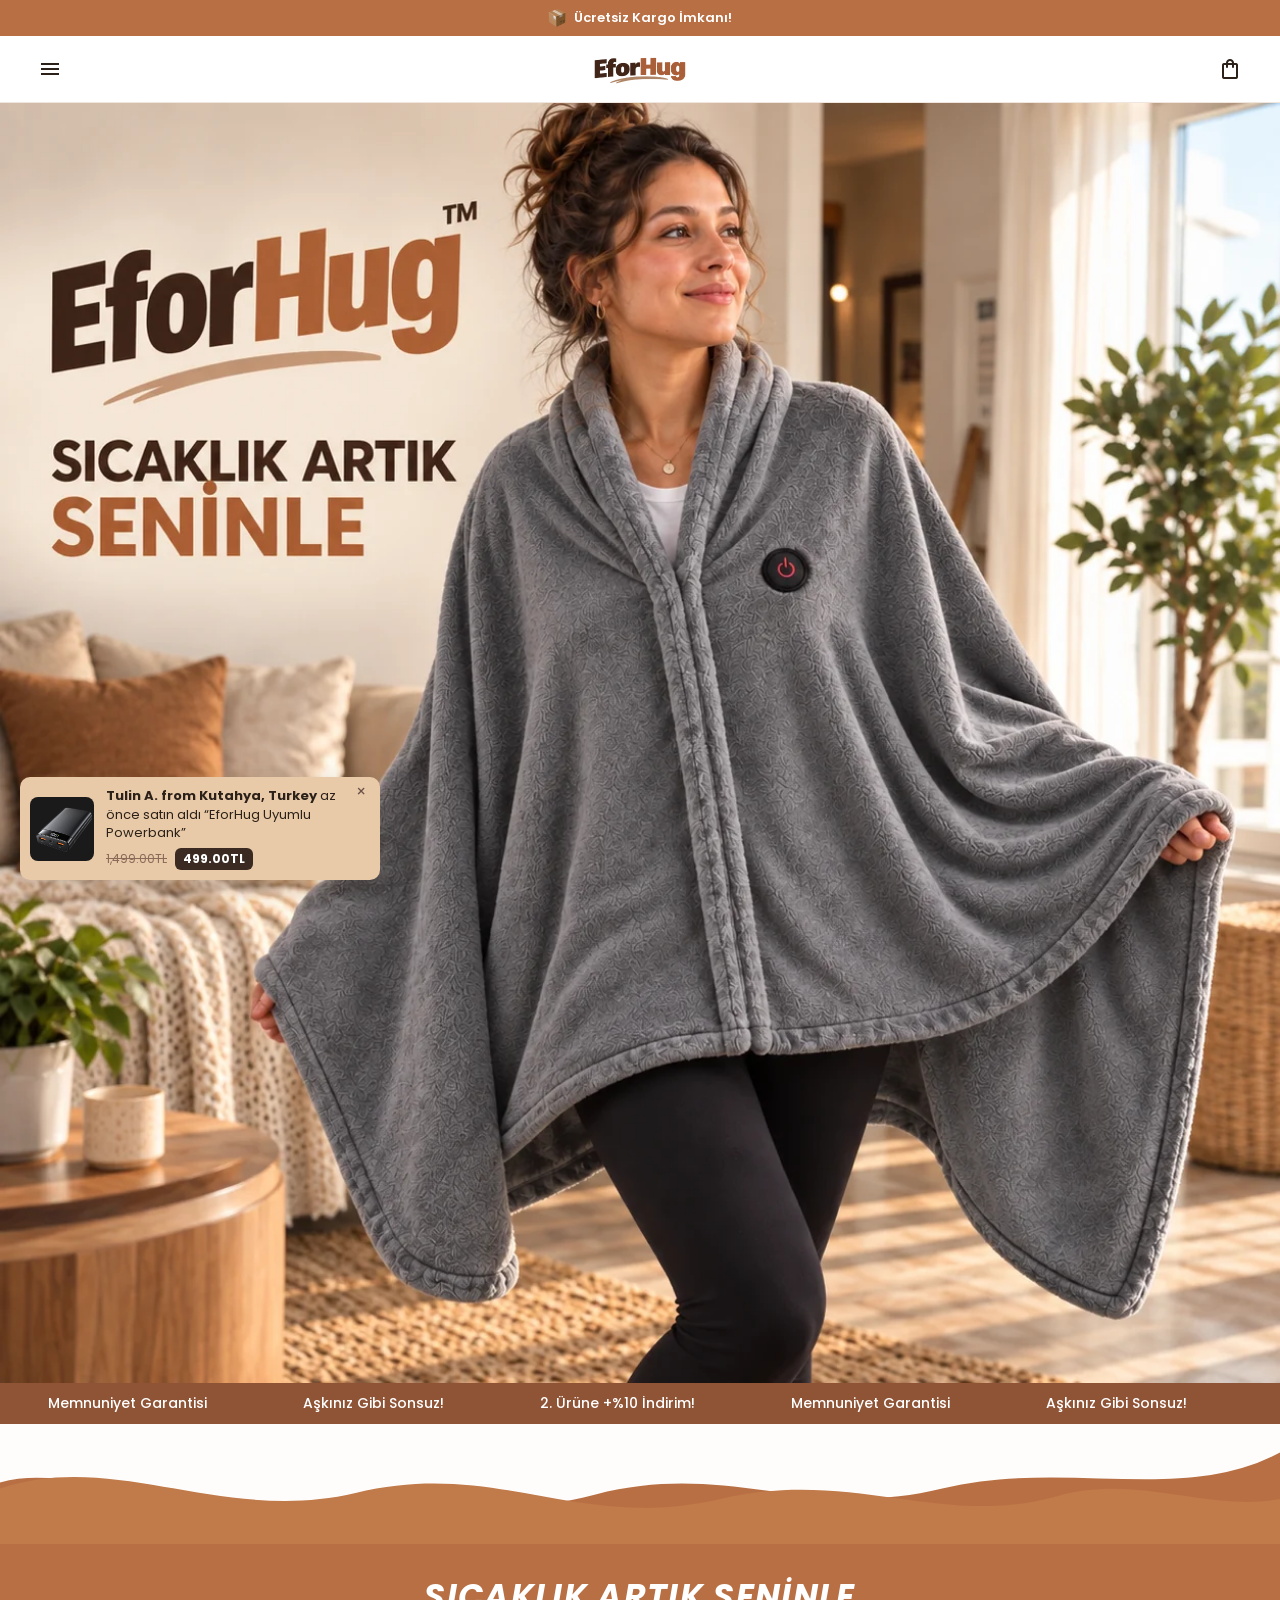
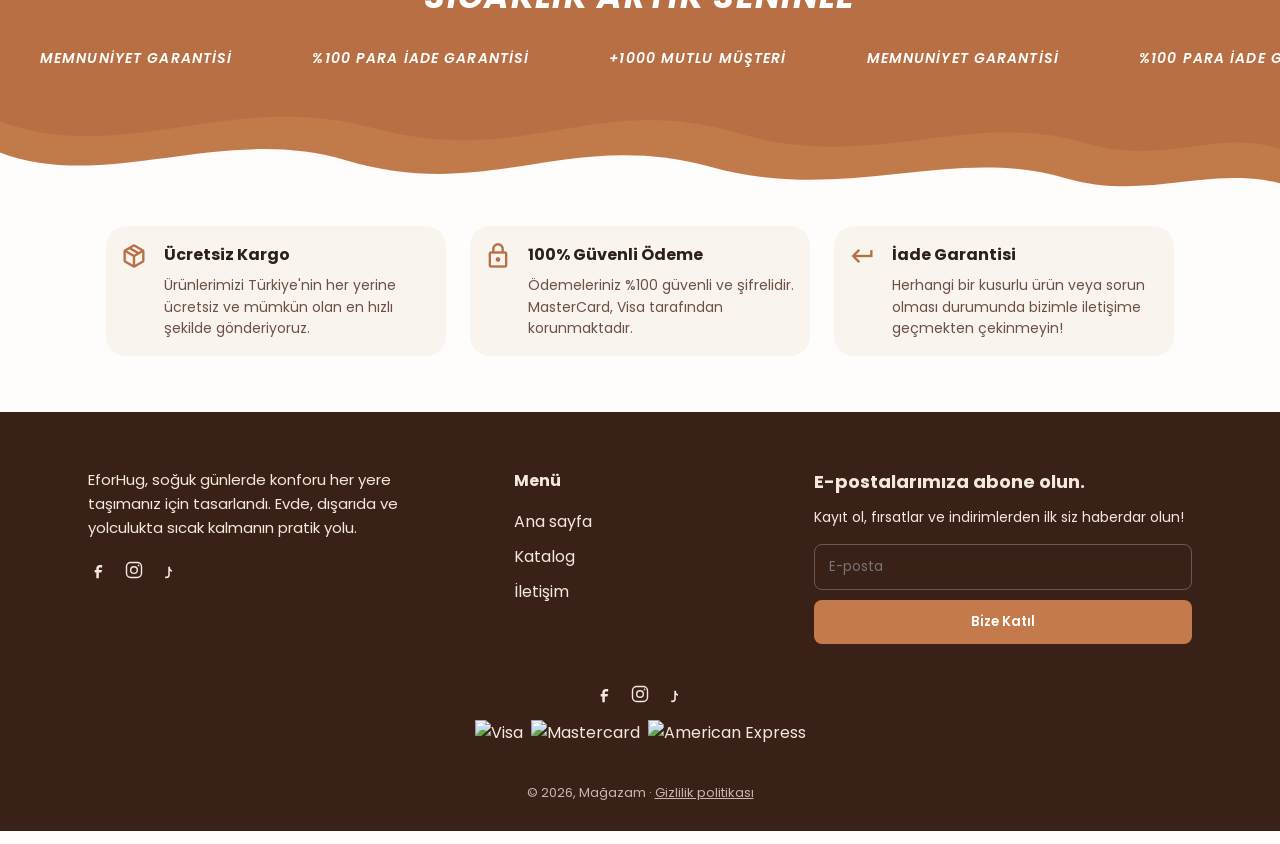
==== index.html @ 22d867d1 "Add files via upload" ====
<!DOCTYPE html>
<html lang="tr">
<head>
<meta charset="utf-8">
<meta name="viewport" content="width=device-width, initial-scale=1">
<title>EforHug</title>
<link rel="stylesheet" href="/styles.css">
<script src="/cart.js" defer></script>
</head>
<body>
<div data-eh-header></div>
<main>
  <a class="eh-home-hero" href="/products/cozywarm-tasinabilir-isitmali-battaniye">
    <img src="/hero.webp" alt="SICAKLIK ARTIK SENİNLE">
  </a>
  <div class="eh-marquee" style="background:#8f5436;color:#fff;padding:10px 0;font-size:14px;font-weight:500">
    <div class="eh-marquee-track" id="home-ticker">
      <span style="padding:0 48px;flex-shrink:0">Memnuniyet Garantisi</span>
      <span style="padding:0 48px;flex-shrink:0">Aşkınız Gibi Sonsuz!</span>
      <span style="padding:0 48px;flex-shrink:0">2. Ürüne +%10 İndirim!</span>
    </div>
  </div>
  <section class="eh-headline">
    <svg viewBox="0 0 1440 160" preserveAspectRatio="none" aria-hidden class="eh-waves">
      <path fill="#fffdfc" d="M0 0h1440v38c-110 70-240 8-380 48-150 44-240-38-390 8-140 44-210-20-350 18C200 136 90 48 0 78V0Z"/>
      <path fill="#c17a4a" d="M0 86c130-52 250 48 400 6 160-46 250 52 410 8 150-42 250 40 380-4 90-30 170 22 250 4v70H0Z"/>
    </svg>
    <h2 style="margin:0;padding:28px 20px 18px;text-align:center;color:#fff;font-style:italic;font-weight:700;letter-spacing:0.04em;font-size:clamp(22px,2.6vw,34px);text-transform:uppercase">SICAKLIK ARTIK SENİNLE</h2>
    <div class="eh-marquee" style="color:#fff;padding:8px 0 20px;font-size:14px;font-weight:600;font-style:italic;letter-spacing:0.08em">
      <div class="eh-marquee-track eh-marquee-slow" id="trust-ticker">
        <span style="padding:0 40px;flex-shrink:0">MEMNUNİYET GARANTİSİ</span>
        <span style="padding:0 40px;flex-shrink:0">%100 PARA İADE GARANTİSİ</span>
        <span style="padding:0 40px;flex-shrink:0">+1000 MUTLU MÜŞTERİ</span>
      </div>
    </div>
    <svg viewBox="0 0 1440 160" preserveAspectRatio="none" aria-hidden class="eh-waves eh-waves-bottom">
      <path fill="#c17a4a" d="M0 40c140 56 260-40 420 8 170 50 250-46 410 6 150 50 260-30 390 12 90 30 150-18 220 8v96H0Z"/>
      <path fill="#fffdfc" d="M0 78c120 50 250-36 390 10 160 52 250-40 410 8 150 46 270-28 400 14 90 28 160-16 240 6V160H0Z"/>
    </svg>
  </section>
  <section style="background:#fffdfc;padding:4px 16px 28px">
    <div class="eh-trust eh-features-desktop">
      <article>
        <span class="material-symbols-outlined">package_2</span>
        <div>
          <h3>Ücretsiz Kargo</h3>
          <p>Ürünlerimizi Türkiye'nin her yerine ücretsiz ve mümkün olan en hızlı şekilde gönderiyoruz.</p>
        </div>
      </article>
      <article>
        <span class="material-symbols-outlined">lock</span>
        <div>
          <h3>100% Güvenli Ödeme</h3>
          <p>Ödemeleriniz %100 güvenli ve şifrelidir. MasterCard, Visa tarafından korunmaktadır.</p>
        </div>
      </article>
      <article>
        <span class="material-symbols-outlined">keyboard_return</span>
        <div>
          <h3>İade Garantisi</h3>
          <p>Herhangi bir kusurlu ürün veya sorun olması durumunda bizimle iletişime geçmekten çekinmeyin!</p>
        </div>
      </article>
    </div>
    <div class="eh-features-mobile" style="max-width:520px;margin:0 auto">
      <article class="eh-trust-card" id="feat-card" style="display:flex;gap:16px;align-items:flex-start;background:#faf4ee;border-radius:20px;padding:16px 16px 16px 14px">
        <span class="material-symbols-outlined" style="color:#b86f43;font-size:28px">package_2</span>
        <div>
          <h3 style="margin:0 0 8px;font-size:16px">Ücretsiz Kargo</h3>
          <p style="margin:0;color:#6b5147;font-size:14px;line-height:1.55">Ürünlerimizi Türkiye'nin her yerine ücretsiz ve mümkün olan en hızlı şekilde gönderiyoruz.</p>
        </div>
      </article>
      <div class="eh-dots" id="feat-dots"></div>
    </div>
  </section>
  <div class="eh-toast" id="home-toast">
    <a href="/products/powerbank">
      <img src="/powerbank.webp" alt="EforHug Uyumlu Powerbank">
      <div>
        <p><strong>Tulin A. from Kutahya, Turkey</strong> az önce satın aldı “EforHug Uyumlu Powerbank”</p>
        <div style="display:flex;gap:8px;align-items:center;margin-top:6px">
          <span style="text-decoration:line-through;color:#8a6a58;font-size:12px">1,499.00TL</span>
          <span style="background:#3a2a22;color:#fff;font-size:12px;font-weight:700;padding:2px 8px;border-radius:6px">499.00TL</span>
        </div>
      </div>
    </a>
    <button type="button" class="eh-toast-x" aria-label="Kapat" id="toast-x">×</button>
  </div>
</main>
<div data-eh-footer></div>
<script>
document.addEventListener('DOMContentLoaded', function () {
  function loop(id) {
    var t = document.getElementById(id)
    if (!t) return
    t.innerHTML += t.innerHTML + t.innerHTML + t.innerHTML
  }
  loop('home-ticker')
  loop('trust-ticker')
  document.getElementById('toast-x').onclick = function () {
    document.getElementById('home-toast').style.display = 'none'
  }
  var feats = [
    { icon: 'package_2', title: 'Ücretsiz Kargo', body: "Ürünlerimizi Türkiye'nin her yerine ücretsiz ve mümkün olan en hızlı şekilde gönderiyoruz." },
    { icon: 'lock', title: '100% Güvenli Ödeme', body: 'Ödemeleriniz %100 güvenli ve şifrelidir. MasterCard, Visa tarafından korunmaktadır.' },
    { icon: 'keyboard_return', title: 'İade Garantisi', body: 'Herhangi bir kusurlu ürün veya sorun olması durumunda bizimle iletişime geçmekten çekinmeyin!' },
  ]
  var i = 0
  var card = document.getElementById('feat-card')
  var dots = document.getElementById('feat-dots')
  function drawFeat() {
    var f = feats[i]
    card.innerHTML = '<span class="material-symbols-outlined" style="color:#b86f43;font-size:28px">' + f.icon + '</span><div><h3 style="margin:0 0 8px;font-size:16px">' + f.title + '</h3><p style="margin:0;color:#6b5147;font-size:14px;line-height:1.55">' + f.body + '</p></div>'
    dots.innerHTML = feats.map(function (_, n) {
      return '<button type="button" class="' + (n === i ? 'is-on' : '') + '" data-feat="' + n + '"></button>'
    }).join('')
  }
  drawFeat()
  dots.addEventListener('click', function (e) {
    var b = e.target.closest('[data-feat]')
    if (!b) return
    i = Number(b.getAttribute('data-feat'))
    drawFeat()
  })
  window.setInterval(function () { i = (i + 1) % feats.length; drawFeat() }, 2000)
})
</script>
</body>
</html>
---- styles.css ----
@import url("https://fonts.googleapis.com/css2?family=Poppins:wght@400;500;600;700;800&display=swap");
@import url("https://fonts.googleapis.com/css2?family=Material+Symbols+Outlined:opsz,wght,FILL,GRAD@24,400,0,0&display=swap");

* { box-sizing: border-box; }
html, body { min-height: 100%; }
body {
  margin: 0;
  font-family: Poppins, Arial, sans-serif;
  background: #fffdfc;
  color: #2b2118;
  color-scheme: light;
  overflow-x: hidden;
}
a { color: inherit; }
button, input, textarea, select { font-family: inherit; }
.material-symbols-outlined {
  font-family: "Material Symbols Outlined";
  font-weight: 400;
  font-style: normal;
  line-height: 1;
  display: inline-block;
  white-space: nowrap;
  -webkit-font-smoothing: antialiased;
  font-variation-settings: "FILL" 0, "wght" 400, "GRAD" 0, "opsz" 24;
}

.eh-ann { background: #b86f43; color: #fff; overflow: hidden; height: 36px; }
.eh-ann-rot { height: 36px; }
.eh-ann-item {
  height: 36px;
  display: none;
  align-items: center;
  justify-content: center;
  gap: 8px;
  padding: 0 16px;
  font-size: 13px;
  font-weight: 600;
  white-space: nowrap;
}
.eh-ann-item.is-on { display: flex; }
.eh-ann-item img { width: 18px; height: 18px; }

.eh-bar { display: grid; grid-template-columns: 44px 1fr 44px; align-items: center; padding: 10px 12px; background: #fff; border-bottom: 1px solid #f0e6dd; }
@media (min-width: 750px) { .eh-bar { padding: 12px 28px; } }
.eh-logo { height: 36px; width: auto; }
@media (min-width: 750px) { .eh-logo { height: 42px; } }
.eh-logo-wrap { display: flex; justify-content: center; }
.eh-icon-btn { display: grid; place-items: center; background: none; border: 0; padding: 6px; cursor: pointer; color: #2b2118; position: relative; width: auto; height: auto; border-radius: 0; }
.eh-cart-count { position: absolute; top: 0; right: 0; background: #b86f43; color: #fff; border-radius: 999px; font-size: 10px; min-width: 16px; height: 16px; display: none; place-items: center; font-weight: 700; }
.eh-cart-count.is-on { display: grid; }
.eh-menu { position: fixed; inset: 0; z-index: 70; background: rgba(43,33,24,0.45); display: none; }
.eh-menu.is-on { display: block; }
.eh-menu-panel { width: min(320px, 86vw); height: 100%; background: #fffdfc; padding: 22px 18px; display: flex; flex-direction: column; gap: 8px; }
.eh-menu-panel a { text-decoration: none; color: #2b2118; font-size: 18px; padding: 12px 8px; border-bottom: 1px solid #f0e6dd; }

.eh-ticker { background: #8f5436; color: #fff; overflow: hidden; }
.eh-ticker-track { display: inline-flex; animation: eh-ann 26s linear infinite; }
.eh-ticker-track span { padding: 10px 36px; font-size: 13px; font-weight: 600; white-space: nowrap; }

.eh-home-hero img { width: 100%; height: auto; display: block; }
.eh-marquee { overflow: hidden; white-space: nowrap; }
.eh-marquee-track { display: inline-flex; animation: eh-marquee 32s linear infinite; will-change: transform; }
.eh-marquee-slow { animation-duration: 40s; }
@keyframes eh-marquee { from { transform: translateX(0); } to { transform: translateX(-50%); } }
.eh-headline { background: #b86f43; overflow: hidden; }
.eh-waves { display: block; width: 100%; height: 120px; }
.eh-waves-bottom { height: 130px; margin-bottom: -1px; }
.eh-trust { display: grid; grid-template-columns: repeat(3, 1fr); gap: 24px; max-width: 1100px; margin: 0 auto; padding: 4px 16px 28px; }
.eh-trust article { display: flex; gap: 16px; align-items: flex-start; background: #faf4ee; border-radius: 20px; padding: 16px 16px 16px 14px; }
.eh-trust .material-symbols-outlined { color: #b86f43; font-size: 28px; }
.eh-trust h3 { margin: 0 0 8px; font-size: 16px; font-weight: 700; color: #2b2118; }
.eh-trust p { margin: 0; color: #6b5147; font-size: 14px; line-height: 1.55; }
.eh-features-mobile { display: none; }
.eh-toast { position: fixed; left: 20px; bottom: 20px; z-index: 50; width: min(360px, calc(100vw - 40px)); background: #e8c9a8; border-radius: 10px; box-shadow: 0 8px 24px rgba(43, 33, 24, 0.18); overflow: hidden; }
.eh-toast a { display: flex; gap: 12px; align-items: center; text-decoration: none; color: #2b2118; padding: 10px 36px 10px 10px; }
.eh-toast img { width: 64px; height: 64px; object-fit: contain; border-radius: 8px; background: #1a1a1a; flex-shrink: 0; }
.eh-toast p { margin: 0; font-size: 13px; line-height: 1.4; }
.eh-toast-x { position: absolute; top: 6px; right: 8px; background: none; border: 0; cursor: pointer; color: #6b5147; font-size: 16px; line-height: 1; }
@media (max-width: 767px) {
  .eh-features-desktop { display: none !important; }
  .eh-features-mobile { display: block; }
  .eh-toast { display: none; }
  .eh-marquee { font-size: 12px; }
  .eh-waves { height: 48px !important; }
  .eh-waves-bottom { height: 52px !important; }
}
@media (prefers-reduced-motion: reduce) { .eh-marquee-track { animation: none; } }
@media (max-width: 749px) { .eh-trust { grid-template-columns: 1fr; } }

.eh-foot { display: grid; grid-template-columns: 1.2fr 0.8fr 1.2fr; gap: 48px; padding: 56px 48px 40px; max-width: 1200px; margin: 0 auto; }
@media (max-width: 749px) { .eh-foot { grid-template-columns: 1fr; gap: 32px; padding: 40px 20px 28px; } }
footer.eh-footer { margin-top: auto; background: #3a2118; color: #f4e8dc; }
.eh-foot a { text-decoration: none; }
.eh-foot nav { display: flex; flex-direction: column; gap: 10px; }
.eh-social { display: flex; gap: 16px; margin-top: 20px; }
.eh-social a { color: inherit; display: inline-flex; }
.eh-social-center { justify-content: center; margin: 0 0 16px; }
.eh-sub { display: flex; flex-direction: column; gap: 10px; }
.eh-sub input { padding: 12px 14px; border-radius: 8px; border: 1px solid rgba(255,255,255,0.25); background: transparent; color: #fff; }
.eh-sub button { background: #c47a4a; color: #fff; border: 0; border-radius: 8px; padding: 12px 16px; font-weight: 600; cursor: pointer; }
.eh-copy { text-align: center; padding: 8px 16px 28px; color: rgba(244,232,220,0.75); font-size: 13px; }
.eh-copy a { color: inherit; }
.eh-pay-row { display: flex; justify-content: center; gap: 8px; padding-bottom: 12px; }
.eh-pay-row img { height: 30px; }

.eh-drawer-mask { position: fixed; inset: 0; background: rgba(43,33,24,0.4); z-index: 80; display: none; }
.eh-drawer-mask.is-on { display: block; }
.eh-drawer { position: fixed; top: 0; right: 0; height: 100%; width: min(420px, 100%); background: #fffdfc; z-index: 81; transform: translateX(100%); transition: transform 0.22s ease; display: flex; flex-direction: column; }
.eh-drawer.is-on { transform: translateX(0); }
.eh-drawer-head { display: flex; align-items: center; justify-content: space-between; padding: 16px 18px; border-bottom: 1px solid #ead9cc; font-weight: 700; }
.eh-drawer-body { flex: 1; overflow: auto; padding: 12px 18px 20px; }
.eh-drawer-empty { color: #8a7468; padding: 32px 0; text-align: center; }
.eh-line { display: grid; grid-template-columns: 72px 1fr auto; gap: 12px; padding: 14px 0; border-bottom: 1px solid #f0e6dd; }
.eh-line img { width: 72px; height: 72px; object-fit: cover; border-radius: 12px; background: #f3e7dc; }
.eh-line h4 { margin: 0 0 4px; font-size: 14px; }
.eh-line p { margin: 0; font-size: 12px; color: #8a7468; }
.eh-line-x { border: 0; background: none; color: #8a7468; cursor: pointer; font-size: 18px; }
.eh-drawer-foot { border-top: 1px solid #ead9cc; padding: 16px 18px calc(16px + env(safe-area-inset-bottom, 0px)); }
.eh-drawer-total { display: flex; justify-content: space-between; font-weight: 700; margin-bottom: 12px; }
.eh-checkout-btn, .eh-continue { display: block; width: 100%; text-align: center; text-decoration: none; border-radius: 12px; padding: 14px 16px; font-weight: 700; }
.eh-checkout-btn { background: #b86f43; color: #fff; }
.eh-continue { margin-top: 8px; background: #f3e7dc; color: #2b2118; }

.eh-page { max-width: 760px; margin: 0 auto; padding: 40px 20px 80px; }
.eh-page h1 { font-size: 32px; margin: 0 0 8px; }
.eh-page .date { color: #8a7468; font-size: 14px; margin-bottom: 24px; }
.eh-page p, .eh-page li { line-height: 1.6; color: #3d322c; }
.eh-page h2 { font-size: 20px; margin: 28px 0 10px; }

.ck { --brand: #b86f43; }
.ck-wrap { display: grid; grid-template-columns: 1.1fr 0.9fr; gap: 32px; max-width: 1040px; margin: 0 auto; padding: 28px 20px 80px; }
@media (max-width: 900px) { .ck-wrap { grid-template-columns: 1fr; } }
.ck-summary { background: #faf4ee; border-radius: 16px; padding: 20px; height: fit-content; }
.ck-error { background: #fdecea; color: #b3261e; padding: 12px 14px; border-radius: 10px; font-size: 14px; margin-bottom: 16px; }
.ck-empty { text-align: center; padding: 80px 20px; }
.ck-empty a { display: inline-block; margin-top: 16px; background: #b86f43; color: #fff; text-decoration: none; padding: 12px 20px; border-radius: 12px; font-weight: 700; }

.track-form { display: grid; gap: 12px; max-width: 420px; }
.track-form input { height: 48px; border: 1px solid #ead9cc; border-radius: 10px; padding: 0 12px; }
.track-form button { height: 48px; border: 0; border-radius: 10px; background: #b86f43; color: #fff; font-weight: 700; cursor: pointer; }
.track-result { margin-top: 20px; background: #faf4ee; border-radius: 14px; padding: 16px; }

.contact-line { margin: 10px 0; }
.contact-line a { color: #b86f43; font-weight: 600; }
.eh-pd {
  color: #2b2118;
  background: #fffdfc;
  padding-bottom: 120px;
}

.eh-prod-ann {
  background: #8f5436;
  color: #fff;
  overflow: hidden;
}

.eh-prod-ann-track {
  display: inline-flex;
  animation: eh-prod-ann 26s linear infinite;
  will-change: transform;
}

.eh-prod-ann-track span {
  padding: 10px 36px;
  font-size: 13px;
  font-weight: 600;
  white-space: nowrap;
}

@keyframes eh-prod-ann {
  from { transform: translateX(0); }
  to { transform: translateX(-50%); }
}

@media (prefers-reduced-motion: reduce) {
  .eh-prod-ann-track { animation: none; }
}

.eh-pd * {
  box-sizing: border-box;
}

.eh-hero {
  display: grid;
  grid-template-columns: 1.05fr 0.95fr;
  gap: 48px;
  max-width: 1180px;
  margin: 0 auto;
  padding: 28px 24px 56px;
  align-items: start;
  min-width: 0;
}

.eh-gallery-main {
  width: 100%;
  max-width: 100%;
  border-radius: 22px;
  overflow: hidden;
  background: #f3e7dc;
  line-height: 0;
}

.eh-gallery-main img {
  display: block;
  width: 100%;
  max-width: 100%;
  height: auto;
  object-fit: contain;
}

.eh-thumbs-wrap {
  display: flex;
  align-items: center;
  gap: 8px;
  margin-top: 14px;
}

.eh-thumbs {
  display: flex;
  gap: 10px;
  overflow-x: auto;
  scroll-snap-type: x mandatory;
  flex: 1;
  padding: 4px 2px;
  scrollbar-width: none;
}

.eh-thumbs::-webkit-scrollbar {
  display: none;
}

.eh-thumb {
  flex: 0 0 78px;
  width: 78px;
  height: 78px;
  padding: 0;
  border: 2px solid transparent;
  border-radius: 12px;
  overflow: hidden;
  background: #f3e7dc;
  cursor: pointer;
  scroll-snap-align: start;
}

.eh-thumb img {
  width: 100%;
  height: 100%;
  object-fit: cover;
  display: block;
}

.eh-thumb.is-on {
  border-color: #b86f43;
}

.eh-thumb-nav {
  width: 28px;
  height: 28px;
  border-radius: 999px;
  border: 1px solid #e6d5c8;
  background: #fff;
  color: #6b5147;
  cursor: pointer;
  flex: 0 0 auto;
}

.eh-title {
  margin: 0;
  font-size: 32px;
  line-height: 1.2;
  font-weight: 700;
  color: #6b5147;
  letter-spacing: -0.02em;
}

.eh-price-row {
  display: flex;
  flex-wrap: wrap;
  align-items: center;
  gap: 10px;
  margin-top: 10px;
}

.eh-price {
  color: #b86f43;
  font-size: 26px;
  font-weight: 700;
}

.eh-compare {
  color: #9a8b82;
  text-decoration: line-through;
  font-size: 18px;
  font-weight: 500;
}

.eh-badge {
  display: inline-flex;
  align-items: center;
  gap: 4px;
  background: #b86f43;
  color: #fff;
  font-size: 12px;
  font-weight: 600;
  padding: 4px 10px;
  border-radius: 999px;
}

.eh-rating {
  display: flex;
  align-items: center;
  gap: 8px;
  margin-top: 8px;
  color: #6b5147;
  font-size: 14px;
}

.eh-stars {
  color: #e0b15a;
  letter-spacing: 1px;
  font-size: 15px;
}

.eh-bullets {
  list-style: none;
  margin: 16px 0 0;
  padding: 0;
  display: grid;
  gap: 8px;
  color: #5c4a42;
  font-size: 14.5px;
  line-height: 1.45;
}

.eh-scarce {
  display: flex;
  align-items: center;
  gap: 12px;
  margin: 22px 0 14px;
  color: #2b2118;
  font-size: 12px;
  font-weight: 700;
  letter-spacing: 0.08em;
}

.eh-scarce::before,
.eh-scarce::after {
  content: "";
  flex: 1;
  height: 1px;
  background: #e8d9ce;
}

.eh-packs {
  display: grid;
  gap: 10px;
}

.eh-pack {
  position: relative;
  display: grid;
  grid-template-columns: 72px minmax(0, 1fr) max-content;
  gap: 12px;
  align-items: center;
  width: 100%;
  text-align: left;
  background: #fff;
  border: 1px solid #ead9cc;
  border-radius: 16px;
  padding: 14px 14px 12px 12px;
  cursor: pointer;
  color: inherit;
}

.eh-pack.is-on {
  border-color: #b86f43;
  box-shadow: 0 0 0 1px #b86f43;
}

.eh-pack img {
  width: 72px;
  height: 72px;
  object-fit: cover;
  border-radius: 10px;
  background: #f3e7dc;
}

.eh-pack-name {
  display: block;
  font-weight: 600;
  font-size: 14.5px;
}

.eh-pack-sub {
  display: block;
  font-size: 12.5px;
  color: #8a7468;
  margin-top: 2px;
}

.eh-pack-price {
  text-align: right;
  font-weight: 700;
  font-size: 18px;
  color: #2b2118;
}

.eh-pack-was {
  display: block;
  text-decoration: line-through;
  color: #b5a59c;
  font-size: 13px;
  font-weight: 500;
}

.eh-pack-tag {
  position: absolute;
  top: -10px;
  right: 14px;
  background: #f3e7dc;
  color: #6b5147;
  font-size: 11px;
  font-weight: 600;
  padding: 3px 10px;
  border-radius: 999px;
}

.eh-pack-tag.dark {
  background: #3a2118;
  color: #fff;
}

.eh-pack-tag.hot {
  background: #c48a62;
  color: #fff;
}

.eh-swatches {
  display: flex;
  flex-wrap: wrap;
  gap: 6px;
  margin-top: 6px;
}

.eh-swatch {
  display: inline-flex;
  align-items: center;
  gap: 6px;
  border: 1px solid #ead9cc;
  background: #fff;
  color: #3a2a22;
  border-radius: 999px;
  padding: 4px 10px 4px 6px;
  min-height: 28px;
  font-size: 12px;
  font-weight: 500;
  line-height: 1;
  cursor: pointer;
}

.eh-swatch-dot {
  width: 11px;
  height: 11px;
  border-radius: 50%;
  border: 1px solid rgba(43, 33, 24, 0.12);
  flex: 0 0 auto;
}

.eh-swatch.is-on {
  border-color: #2b2118;
  box-shadow: 0 0 0 1px #2b2118;
  font-weight: 600;
}

.eh-swatch:disabled {
  opacity: 0.45;
  text-decoration: line-through;
  cursor: not-allowed;
}

.eh-gift {
  display: flex;
  align-items: center;
  gap: 10px;
  border: 1px solid #ead9cc;
  border-radius: 16px;
  padding: 10px 14px;
  background: #fbf6f2;
  font-size: 14px;
}

.eh-gift img {
  width: 36px;
  height: 36px;
  object-fit: contain;
}

.eh-gift-was {
  margin-left: auto;
  color: #c0b3ab;
  font-size: 13px;
}

.eh-save {
  margin-top: 12px;
  border: 1px solid #ead9cc;
  border-radius: 14px;
  padding: 12px 16px;
  color: #6b5147;
  font-size: 14.5px;
}

.eh-save strong {
  color: #b86f43;
  font-weight: 700;
}

.eh-atc {
  width: 100%;
  margin-top: 12px;
  background: #b86f43;
  color: #fff;
  border: none;
  border-radius: 12px;
  padding: 16px 20px;
  font-size: 16px;
  font-weight: 700;
  letter-spacing: 0.12em;
  cursor: pointer;
}

.eh-atc:disabled {
  opacity: 0.55;
  cursor: not-allowed;
}

.eh-express {
  margin-top: 12px;
}

.eh-bump {
  display: grid;
  grid-template-columns: 56px 1fr auto auto;
  gap: 12px;
  align-items: center;
  margin-top: 22px;
}

.eh-bump img {
  width: 56px;
  height: 56px;
  object-fit: contain;
}

.eh-bump-title {
  font-weight: 700;
  font-size: 16px;
  color: #5c4a42;
  line-height: 1.25;
}

.eh-bump-price {
  text-align: right;
  font-weight: 700;
  color: #5c4a42;
}

.eh-bump-was {
  display: block;
  text-decoration: line-through;
  color: #c0b3ab;
  font-size: 13px;
  font-weight: 500;
}

.eh-toggle {
  width: 44px;
  height: 26px;
  border-radius: 999px;
  border: none;
  background: #ddd4cd;
  position: relative;
  cursor: pointer;
  padding: 0;
}

.eh-toggle.is-on {
  background: #c9b6a8;
}

.eh-toggle span {
  position: absolute;
  top: 3px;
  left: 3px;
  width: 20px;
  height: 20px;
  border-radius: 50%;
  background: #fff;
  box-shadow: 0 1px 3px rgba(0, 0, 0, 0.15);
  transition: left 0.15s ease;
}

.eh-toggle.is-on span {
  left: 21px;
}

.eh-pay {
  display: flex;
  justify-content: center;
  gap: 8px;
  margin: 22px 0 8px;
}

.eh-pay img {
  height: 30px;
  width: auto;
}

.eh-faq {
  border-top: 1px solid #eee4dc;
}

.eh-faq-item {
  border-bottom: 1px solid #eee4dc;
}

.eh-faq-btn {
  width: 100%;
  display: flex;
  align-items: center;
  gap: 10px;
  background: none;
  border: none;
  padding: 14px 0;
  text-align: left;
  color: #5c4a42;
  font-size: 14px;
  cursor: pointer;
}

.eh-faq-btn span:last-child {
  margin-left: auto;
  color: #9a8b82;
}

.eh-faq-a {
  padding: 0 0 14px 28px;
  color: #6b5147;
  font-size: 14px;
  line-height: 1.5;
}

.eh-ship {
  display: flex;
  gap: 10px;
  align-items: flex-start;
  margin-top: 18px;
  color: #5c4a42;
  font-size: 14.5px;
  line-height: 1.45;
}

.eh-ship-track {
  list-style: none;
  margin: 22px 0 4px;
  padding: 8px 0 4px;
  display: grid;
  grid-template-columns: repeat(3, 1fr);
  position: relative;
  z-index: 0;
  text-align: center;
  column-gap: 8px;
}

.eh-ship-track::before {
  content: "";
  position: absolute;
  top: 28px;
  left: 16.7%;
  width: 66.6%;
  height: 3px;
  background: #1a1a1a;
  z-index: -1;
}

.eh-ship-track li {
  display: flex;
  flex-direction: column;
  align-items: center;
  gap: 6px;
}

.eh-ship-icon {
  width: 48px;
  height: 48px;
  border-radius: 50%;
  background: #1a1a1a;
  color: #fff;
  display: flex;
  align-items: center;
  justify-content: center;
}

.eh-ship-icon .material-symbols-outlined {
  color: #fff;
}

.eh-ship-track strong {
  font-size: 13.5px;
  font-weight: 700;
  color: #1a1a1a;
  line-height: 1.2;
}

.eh-ship-track li > span:last-child {
  font-size: 12.5px;
  color: #5c4a42;
  line-height: 1.25;
}

.eh-band {
  background: #f6f0ea;
  padding: 72px 24px;
}

.eh-band-inner {
  max-width: 1180px;
  margin: 0 auto;
}

.eh-h2 {
  margin: 0;
  font-size: 36px;
  font-weight: 800;
  letter-spacing: -0.03em;
  text-transform: uppercase;
}

.eh-lead {
  margin: 14px 0 0;
  max-width: 560px;
  color: #6b5147;
  font-size: 16px;
  line-height: 1.5;
}

.eh-life {
  display: grid;
  grid-template-columns: repeat(4, 1fr);
  gap: 16px;
  margin-top: 36px;
}

.eh-life-card {
  background: #fff;
  border-radius: 18px;
  overflow: hidden;
  border: 1px solid #f0e6dd;
}

.eh-life-card img {
  width: 100%;
  aspect-ratio: 3 / 4;
  object-fit: cover;
  display: block;
}

.eh-life-card h3 {
  margin: 14px 16px 6px;
  font-size: 16px;
  font-weight: 700;
}

.eh-life-card p {
  margin: 0 16px 16px;
  font-size: 14px;
  color: #6b5147;
  line-height: 1.4;
}

.eh-how-wrap {
  max-width: 1180px;
  margin: 0 auto;
  padding: 72px 24px 24px;
  text-align: center;
}

.eh-kicker {
  color: #b86f43;
  font-size: 12px;
  font-weight: 700;
  letter-spacing: 0.16em;
}

.eh-how {
  display: grid;
  grid-template-columns: repeat(3, 1fr);
  gap: 16px;
  margin-top: 36px;
  text-align: left;
}

.eh-how-card {
  background: #fff;
  border: 1px solid #f0e6dd;
  border-radius: 18px;
  overflow: hidden;
}

.eh-how-card img {
  width: 100%;
  aspect-ratio: 1;
  object-fit: cover;
  display: block;
}

.eh-how-card .eh-kicker {
  display: block;
  margin: 16px 16px 6px;
}

.eh-how-card h3 {
  margin: 0 16px 8px;
  font-size: 20px;
  font-weight: 700;
}

.eh-how-card p {
  margin: 0 16px 20px;
  color: #6b5147;
  font-size: 14.5px;
  line-height: 1.45;
}

.eh-note {
  max-width: 1180px;
  margin: 8px auto 0;
  padding: 0 24px 48px;
  color: #8a7a6e;
  font-size: 13px;
}

.eh-feats {
  display: grid;
  grid-template-columns: repeat(3, 1fr);
  gap: 24px;
  max-width: 1100px;
  margin: 0 auto;
  padding: 12px 24px 64px;
  text-align: center;
  color: #5c4a42;
  font-size: 15px;
  line-height: 1.45;
}

.eh-compare-sec {
  display: grid;
  grid-template-columns: 1fr 1.1fr;
  gap: 40px;
  align-items: center;
  max-width: 1180px;
  margin: 0 auto;
  padding: 48px 24px 88px;
}

.eh-compare-sec h2 {
  margin: 0;
  font-size: 32px;
  font-weight: 800;
  letter-spacing: -0.03em;
  text-transform: uppercase;
}

.eh-compare-sec .eh-lead {
  max-width: none;
}

.eh-table {
  border: 1px solid #eee4dc;
  border-radius: 22px;
  overflow: hidden;
  background: #fff;
}

.eh-tr {
  display: grid;
  grid-template-columns: 1.4fr 0.7fr 0.7fr;
  align-items: center;
  padding: 12px 18px;
  border-bottom: 1px solid #f3eae3;
  font-size: 14.5px;
}

.eh-tr:last-child {
  border-bottom: none;
}

.eh-tr.head {
  background: transparent;
  font-weight: 700;
  font-size: 13px;
  text-align: center;
  padding-top: 18px;
}

.eh-col-us {
  background: #d7b296;
  color: #fff;
  border-radius: 18px;
  margin: -8px 8px -8px 0;
  padding: 10px 8px;
  text-align: center;
  font-weight: 700;
  line-height: 1.2;
}

.eh-tr:not(.head) > :nth-child(2) {
  background: #f6eee6;
}

.eh-ok {
  text-align: center;
  color: #6b5147;
  font-size: 16px;
}

.eh-no {
  text-align: center;
  color: #c9b8ad;
  font-size: 16px;
}

.eh-reviews-head {
  background: #f6f0ea;
  padding: 72px 24px 48px;
  text-align: center;
}

.eh-reviews-head h2 {
  margin: 0;
  font-size: 36px;
  font-weight: 800;
  letter-spacing: -0.03em;
  text-transform: uppercase;
}

.eh-reviews {
  max-width: 1180px;
  margin: 0 auto;
  padding: 36px 24px 80px;
}

.eh-rev-top {
  display: flex;
  justify-content: space-between;
  gap: 16px;
  align-items: flex-end;
  flex-wrap: wrap;
  margin-bottom: 28px;
}

.eh-rev-top h3 {
  margin: 0 0 6px;
  font-size: 20px;
  font-weight: 600;
}

.eh-rev-score {
  font-size: 22px;
  font-weight: 800;
}

.eh-rev-score span {
  font-size: 14px;
  font-weight: 500;
  color: #6b5147;
  margin-left: 6px;
}

.eh-rev-actions {
  display: flex;
  gap: 8px;
  align-items: center;
}

.eh-write {
  background: #1f8a70;
  color: #fff;
  border: none;
  border-radius: 8px;
  padding: 10px 16px;
  font-weight: 600;
  font-size: 14px;
  cursor: pointer;
}

.eh-rev-icon {
  width: 40px;
  height: 40px;
  border: 1px solid #ddd;
  background: #fff;
  border-radius: 8px;
  cursor: pointer;
}

.eh-review {
  padding: 22px 0;
  border-bottom: 1px solid #eee4dc;
}

.eh-review .eh-stars {
  color: #1f8a70;
  font-size: 18px;
}

.eh-who {
  display: flex;
  gap: 10px;
  align-items: center;
  margin: 10px 0 12px;
}

.eh-av {
  width: 40px;
  height: 40px;
  border-radius: 50%;
  background: #e8eef0;
  display: grid;
  place-items: center;
  font-weight: 700;
  color: #5c6b70;
}

.eh-who strong {
  display: block;
  font-size: 15px;
}

.eh-who small {
  color: #8a7a6e;
  font-size: 13px;
}

.eh-review h4 {
  margin: 0 0 8px;
  font-size: 18px;
}

.eh-review p {
  margin: 0;
  color: #3d322c;
  font-size: 15px;
  line-height: 1.55;
}

.eh-pages {
  display: flex;
  justify-content: center;
  gap: 8px;
  margin-top: 28px;
  align-items: center;
}

.eh-pages button {
  min-width: 36px;
  height: 36px;
  border: none;
  background: transparent;
  border-radius: 999px;
  cursor: pointer;
  color: #2b2118;
  font-size: 14px;
}

.eh-pages button.is-on {
  background: #1f8a70;
  color: #fff;
}

.eh-pages-ellipsis {
  padding: 0 4px;
  color: #8a7a6e;
}

.eh-sticky {
  position: fixed;
  left: 0;
  right: 0;
  bottom: 0;
  z-index: 30;
  background: #b86f43;
  color: #fff;
  display: flex;
  align-items: center;
  justify-content: space-between;
  gap: 16px;
  padding: 10px 32px;
  min-height: 64px;
}

.eh-sticky-info {
  display: block;
  font-size: 13px;
  line-height: 1.25;
  min-width: 0;
}

.eh-sticky-info strong {
  display: block;
  font-size: 14px;
  white-space: nowrap;
  overflow: hidden;
  text-overflow: ellipsis;
  max-width: 280px;
}

.eh-sticky select,
.eh-sticky-select {
  background: #fff;
  color: #2b2118;
  border: none;
  border-radius: 8px;
  padding: 10px 36px 10px 14px;
  min-width: 160px;
  font-size: 14px;
}

.eh-sticky-atc {
  background: #2b2118;
  color: #fff;
  border: none;
  border-radius: 8px;
  padding: 10px 18px;
  font-weight: 700;
  letter-spacing: 0.08em;
  cursor: pointer;
}

.eh-top {
  position: fixed;
  right: 18px;
  bottom: 84px;
  width: 44px;
  height: 44px;
  border-radius: 50%;
  border: none;
  background: #b86f43;
  color: #fff;
  font-size: 18px;
  cursor: pointer;
  z-index: 31;
}

@media (max-width: 900px) {
  .eh-pd {
    padding-bottom: 24px;
  }

  .eh-hero {
    grid-template-columns: 1fr;
    gap: 16px;
    padding: 8px 14px 28px;
    min-width: 0;
  }

  .eh-hero > * {
    min-width: 0;
    max-width: 100%;
  }

  .eh-title {
    font-size: 24px;
  }

  .eh-price {
    font-size: 22px;
  }

  .eh-band {
    padding: 40px 16px;
  }

  .eh-how-wrap {
    padding: 40px 16px 16px;
  }

  .eh-reviews-head {
    padding: 40px 16px 28px;
  }

  .eh-reviews {
    padding: 24px 16px 64px;
  }

  .eh-compare-sec {
    padding: 32px 16px 56px;
  }

  .eh-feats {
    padding: 8px 16px 40px;
  }

  .eh-pack {
    grid-template-columns: 52px minmax(0, 1fr) max-content;
    gap: 8px 8px;
    padding: 16px 10px 12px;
    overflow: visible;
  }

  .eh-pack > span {
    min-width: 0;
  }

  .eh-pack img {
    width: 56px;
    height: 56px;
  }

  .eh-pack-price {
    text-align: right;
    font-size: 14px;
    white-space: nowrap;
  }

  .eh-pack-was {
    display: block;
    font-size: 12px;
  }

  .eh-pack-tag {
    font-size: 10px;
    right: 10px;
    padding: 2px 8px;
  }

  .eh-gift {
    flex-wrap: wrap;
    font-size: 13px;
    gap: 8px;
  }

  .eh-gift-was {
    margin-left: 0;
  }

  .eh-save {
    font-size: 13.5px;
  }

  .eh-atc,
  .eh-sticky-atc {
    letter-spacing: 0.04em;
    font-size: 14px;
    white-space: nowrap;
  }

  .eh-bump {
    grid-template-columns: 48px minmax(0, 1fr) auto;
    grid-template-areas:
      "img title toggle"
      "img price toggle";
    gap: 4px 10px;
    align-items: center;
  }

  .eh-bump img {
    width: 48px;
    height: 48px;
    grid-area: img;
  }

  .eh-bump-title {
    grid-area: title;
    font-size: 14px;
  }

  .eh-bump-price {
    grid-area: price;
    text-align: left;
    display: flex;
    flex-wrap: wrap;
    gap: 6px 8px;
    align-items: baseline;
    font-size: 14px;
  }

  .eh-bump-was {
    display: inline;
  }

  .eh-toggle {
    grid-area: toggle;
  }

  .eh-life {
    grid-template-columns: 1fr 1fr;
    gap: 12px;
  }

  .eh-life-card h3 {
    font-size: 14px;
    margin: 10px 10px 4px;
  }

  .eh-life-card p {
    font-size: 12.5px;
    margin: 0 10px 12px;
  }

  .eh-how,
  .eh-feats,
  .eh-compare-sec {
    grid-template-columns: 1fr;
  }

  .eh-how-card img {
    aspect-ratio: 4 / 3;
  }

  .eh-h2,
  .eh-reviews-head h2,
  .eh-compare-sec h2 {
    font-size: 28px;
  }

  .eh-band,
  .eh-how-wrap,
  .eh-reviews-head {
    padding-left: 16px;
    padding-right: 16px;
  }

  .eh-sticky {
    display: grid;
    grid-template-columns: minmax(0, 1fr) auto;
    grid-template-areas:
      "info info"
      "select atc";
    align-items: center;
    padding: 10px 12px calc(10px + env(safe-area-inset-bottom, 0px));
    gap: 8px;
  }

  .eh-sticky-info {
    grid-area: info;
  }

  .eh-sticky-info strong {
    max-width: none;
    white-space: normal;
    overflow: visible;
    text-overflow: unset;
    font-size: 13px;
  }

  .eh-sticky-select {
    grid-area: select;
    min-width: 0;
    width: 100%;
    padding: 10px 28px 10px 12px;
  }

  .eh-sticky-atc {
    grid-area: atc;
    padding: 10px 12px;
  }

  .eh-top {
    bottom: calc(118px + env(safe-area-inset-bottom, 0px));
  }
}

body:has(.eh-sticky) footer {
  padding-bottom: 88px;
}

@media (max-width: 900px) {
  body:has(.eh-sticky) footer {
    padding-bottom: calc(128px + env(safe-area-inset-bottom, 0px));
  }
}

.eh-color-overlay {
  position: fixed;
  inset: 0;
  z-index: 90;
  background: rgba(43, 33, 24, 0.45);
  display: none;
  align-items: flex-end;
  justify-content: center;
}
.eh-color-overlay.is-on {
  display: flex;
}

.eh-color-modal {
  width: min(440px, 100%);
  background: #fffdfc;
  color: #30221d;
  border-radius: 20px 20px 0 0;
  padding: 18px 18px calc(20px + env(safe-area-inset-bottom, 0px));
  max-height: 90vh;
  overflow: auto;
  box-sizing: border-box;
}

.eh-color-head {
  display: flex;
  align-items: flex-start;
  justify-content: space-between;
  gap: 12px;
  margin-bottom: 8px;
}

.eh-color-head h2 {
  margin: 0;
  font-size: 20px;
  font-weight: 700;
}

.eh-color-head p {
  margin: 4px 0 0;
  font-size: 13px;
  color: #8a7468;
}

.eh-color-x {
  border: 0;
  background: none;
  font-size: 28px;
  line-height: 1;
  color: #6b5147;
  cursor: pointer;
  padding: 0 4px;
}

.eh-color-list {
  display: grid;
}

.eh-color-row {
  display: grid;
  grid-template-columns: 64px minmax(0, 1fr);
  gap: 12px;
  align-items: center;
  padding: 12px 0;
  border-bottom: 1px solid #ead9cc;
}

.eh-color-row img,
.eh-color-ph {
  width: 64px;
  height: 64px;
  object-fit: cover;
  border-radius: 12px;
  background: #f3e7dc;
}

.eh-color-label {
  display: block;
  font-weight: 600;
  font-size: 14px;
  margin-bottom: 6px;
}

.eh-color-confirm {
  width: 100%;
  margin-top: 16px;
  background: #b86f43;
  color: #fff;
  border: 0;
  border-radius: 12px;
  padding: 14px 20px;
  font-size: 16px;
  font-weight: 700;
  letter-spacing: 0.08em;
  cursor: pointer;
}

@media (min-width: 720px) {
  .eh-color-overlay {
    align-items: center;
  }

  .eh-color-modal {
    border-radius: 20px;
    padding: 22px;
  }
}

.eh-rev-overlay {
  position: fixed;
  inset: 0;
  z-index: 90;
  background: rgba(30, 24, 20, 0.55);
  display: flex;
  align-items: center;
  justify-content: center;
  padding: 16px;
}
.eh-rev-modal {
  position: relative;
  width: min(560px, 100%);
  max-height: min(92vh, 760px);
  overflow: auto;
  background: #fff;
  color: #333;
  border-radius: 4px;
  padding: 36px 28px 28px;
  text-align: center;
  box-sizing: border-box;
}
.eh-rev-x {
  position: absolute;
  top: 10px;
  right: 12px;
  border: 0;
  background: none;
  font-size: 28px;
  line-height: 1;
  color: #666;
  cursor: pointer;
}
.eh-rev-modal h2 {
  margin: 0 0 10px;
  font-size: 22px;
  font-weight: 500;
  color: #333;
}
.eh-rev-modal p {
  margin: 0 0 12px;
  font-size: 14px;
  line-height: 1.45;
  color: #555;
}
.eh-rev-photo {
  width: 120px;
  height: 120px;
  object-fit: cover;
  border-radius: 8px;
  margin: 12px auto;
  display: block;
}
.eh-rev-pname {
  display: block;
  margin: 8px 0 14px;
  font-size: 16px;
}
.eh-rev-stars {
  display: flex;
  justify-content: center;
  gap: 10px;
  margin: 8px 0 4px;
}
.eh-rev-stars button {
  border: 0;
  background: none;
  font-size: 34px;
  line-height: 1;
  color: #fff;
  -webkit-text-stroke: 2px #1f8a70;
  cursor: pointer;
  padding: 0;
}
.eh-rev-stars button.is-on {
  color: #1f8a70;
  -webkit-text-stroke: 0;
}
.eh-rev-cap {
  display: flex;
  justify-content: space-between;
  width: min(280px, 100%);
  margin: 4px auto 18px;
  font-size: 12px;
  color: #555;
}
.eh-rev-primary {
  background: #1f8a70;
  color: #fff;
  border: 0;
  border-radius: 4px;
  padding: 10px 28px;
  font-weight: 600;
  font-size: 15px;
  cursor: pointer;
}
.eh-rev-primary:disabled {
  opacity: 0.45;
  cursor: not-allowed;
}
.eh-rev-nav {
  display: flex;
  justify-content: space-between;
  align-items: center;
  margin-top: 18px;
}
.eh-rev-back {
  border: 0;
  background: none;
  color: #333;
  cursor: pointer;
  font-size: 14px;
}
.eh-rev-drop {
  display: flex;
  flex-direction: column;
  align-items: center;
  justify-content: center;
  gap: 8px;
  min-height: 160px;
  margin: 16px 0;
  border: 1px dashed #c8c8c8;
  border-radius: 6px;
  color: #777;
  cursor: pointer;
  font-size: 14px;
}
.eh-rev-up {
  font-size: 28px;
  color: #333;
}
.eh-rev-field {
  display: block;
  text-align: left;
  margin: 12px 0;
  font-size: 13px;
  color: #444;
}
.eh-rev-field input,
.eh-rev-field textarea {
  display: block;
  width: 100%;
  box-sizing: border-box;
  margin-top: 6px;
  padding: 10px 12px;
  border: 1px solid #ccc;
  border-radius: 4px;
  font: inherit;
}
.eh-rev-hint {
  text-align: left;
  font-size: 12px !important;
  color: #888 !important;
  margin-top: -6px !important;
}
.eh-rev-check {
  display: flex;
  align-items: center;
  gap: 8px;
  text-align: left;
  font-size: 14px;
  margin: 10px 0 8px;
}
.eh-rev-legal {
  font-size: 12px !important;
  color: #777 !important;
}
@media (max-width: 640px) {
  .eh-rev-modal {
    padding: 28px 16px 20px;
  }
  .eh-rev-modal h2 {
    font-size: 18px;
  }
  .eh-rev-stars button {
    font-size: 28px;
  }
}

.eh-cat { max-width: 1100px; margin: 0 auto; padding: 36px 24px 80px; }
.eh-cat h1 { text-align: center; font-size: 42px; font-weight: 500; color: #6b5147; margin: 8px 0 28px; }
.eh-cat-bar { display: flex; justify-content: space-between; gap: 16px; flex-wrap: wrap; font-size: 14px; color: #6b5147; margin-bottom: 24px; }
.eh-cat-grid { display: grid; grid-template-columns: repeat(2, minmax(0, 280px)); gap: 28px; justify-content: start; }
.eh-card { display: flex; flex-direction: column; gap: 12px; }
.eh-card a { text-decoration: none; color: inherit; display: block; }
.eh-card-img { position: relative; }
.eh-card-img img { width: 100%; aspect-ratio: 1; object-fit: cover; border-radius: 16px; background: #e8d5c4; display: block; }
.eh-card-badge { position: absolute; top: 10px; left: 10px; background: #b86f43; color: #fff; font-size: 12px; font-weight: 700; padding: 4px 8px; border-radius: 8px; }
.eh-card-meta { padding: 12px 4px 0; text-align: center; }
.eh-card-vendor { font-size: 12px; color: #8a7a6e; margin-bottom: 4px; }
.eh-card-title { font-weight: 600; color: #6b5147; }
.eh-card-price { margin-top: 8px; display: flex; justify-content: center; gap: 8px; align-items: baseline; }
.eh-card-price strong { color: #b86f43; }
.eh-card-price s { color: #8a7a6e; font-size: 14px; }
.eh-card-cta { display: block; text-align: center; border: 1px solid #ead9cc; border-radius: 12px; padding: 12px 16px; color: #b86f43; font-weight: 600; text-decoration: none; }
.eh-dots { display: flex; justify-content: center; align-items: center; gap: 10px; margin-top: 18px; }
.eh-dots button { width: 8px; height: 8px; border-radius: 999px; border: 0; padding: 0; cursor: pointer; background: #c9b8ad; }
.eh-dots button.is-on { background: #6b5147; }
.eh-wave-cap { line-height: 0; margin-top: 40px; }
.eh-wave-cap svg { display: block; width: 100%; height: 80px; }

.ck-page { background: #fffdfc; min-height: 100vh; }
.ck-top { display: flex; justify-content: center; padding: 18px 16px 8px; }
.ck-top img { height: 42px; }
.ck-wrap { display: grid; grid-template-columns: 1.15fr 0.85fr; gap: 40px; max-width: 1040px; margin: 0 auto; padding: 12px 20px 80px; }
@media (max-width: 900px) {
  .ck-wrap { grid-template-columns: 1fr; }
  .eh-cat-grid { grid-template-columns: 1fr 1fr; }
}
@media (max-width: 640px) {
  .eh-cat-grid { grid-template-columns: 1fr; }
  .eh-cat h1 { font-size: 32px; }
}
.ck-summary { background: #faf4ee; border-radius: 16px; padding: 20px; height: fit-content; }
.ck-error { background: #fdecea; color: #b3261e; padding: 12px 14px; border-radius: 10px; font-size: 14px; margin-bottom: 16px; }
.ck-empty { text-align: center; padding: 80px 20px; }
.ck-empty a { display: inline-block; margin-top: 16px; background: #b86f43; color: #fff; text-decoration: none; padding: 12px 20px; border-radius: 12px; font-weight: 700; }
.ck-embed { border: 1px solid #ead9cc; border-radius: 12px; background: #fff; overflow: hidden; min-height: 320px; }
#whop-embedded-checkout { margin: 0; }
.ck-foot { text-align: center; padding: 8px 16px 40px; font-size: 13px; color: #8a7468; }
.ck-foot a { color: inherit; }

.eh-pb { max-width: 980px; margin: 0 auto; padding: 32px 20px 100px; display: grid; grid-template-columns: 1fr 1fr; gap: 40px; }
.eh-pb img.main { width: 100%; border-radius: 22px; background: #f3e7dc; }
@media (max-width: 800px) { .eh-pb { grid-template-columns: 1fr; } }
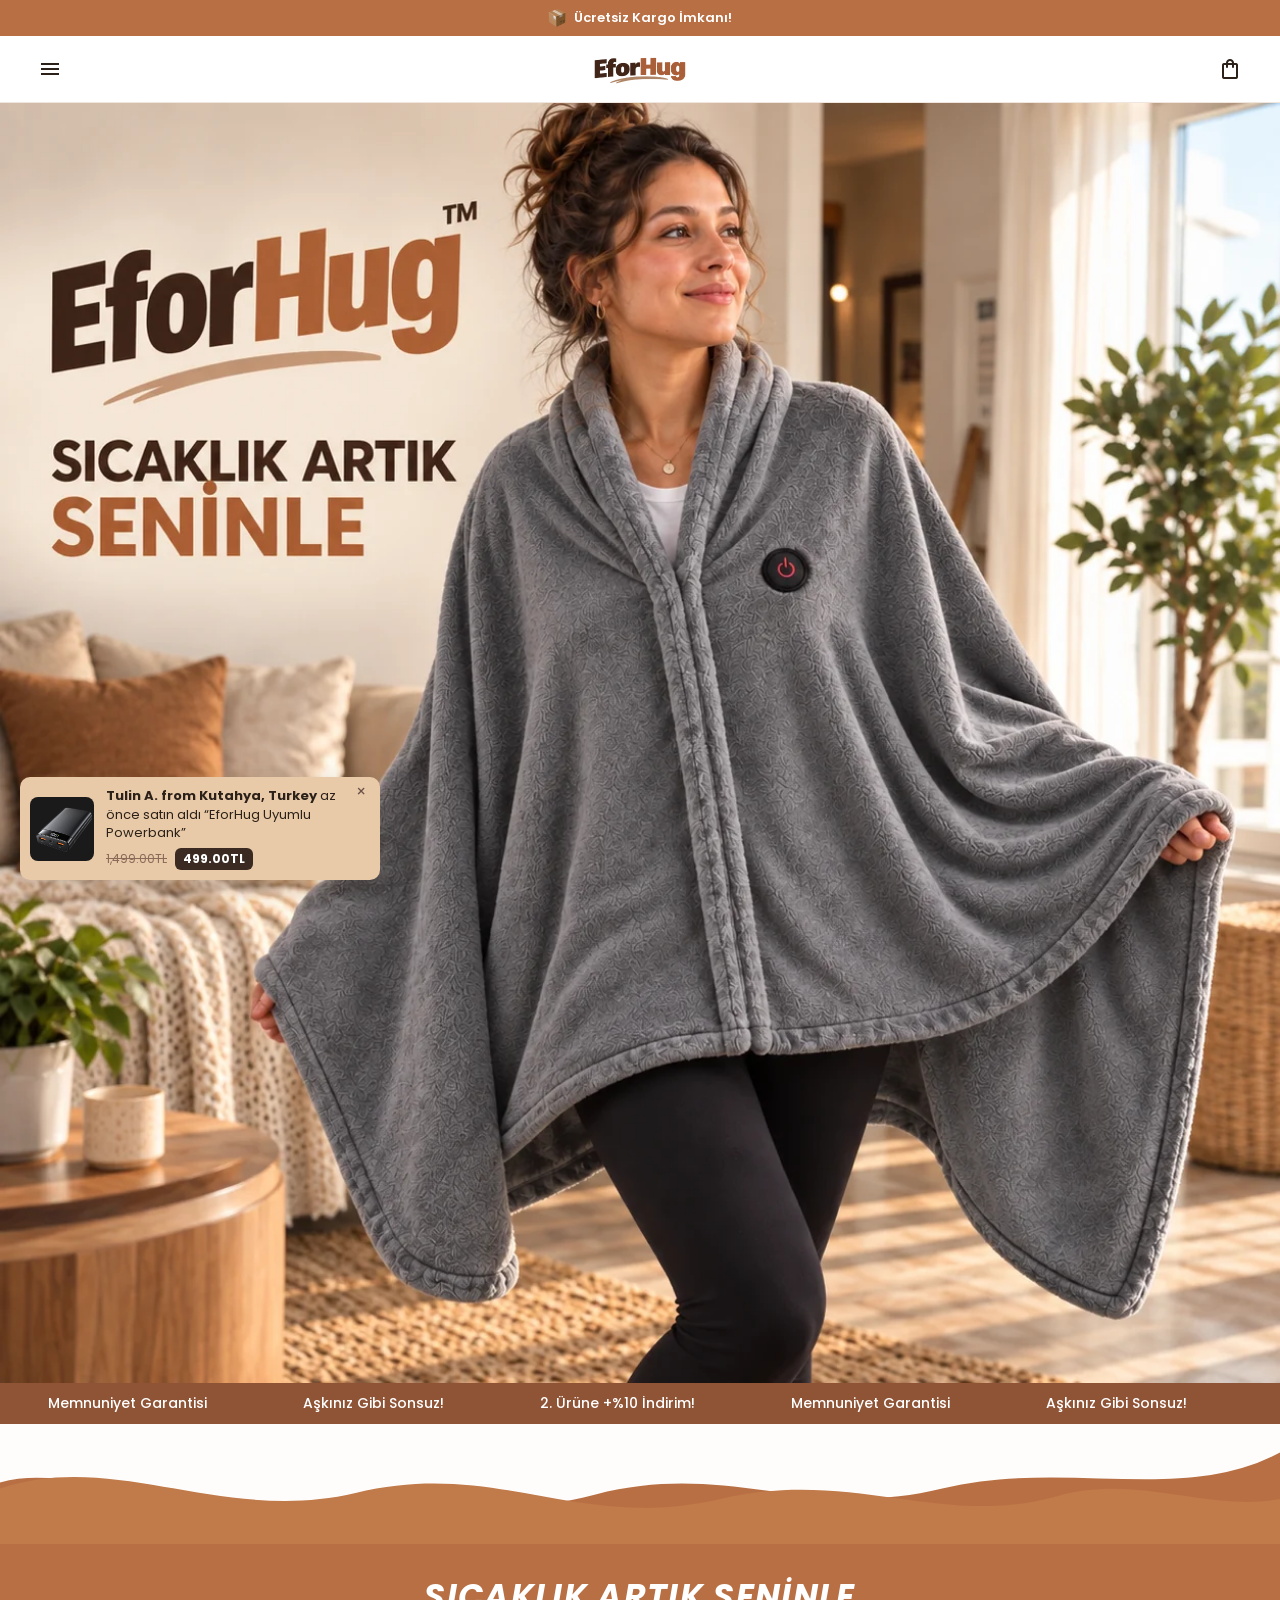
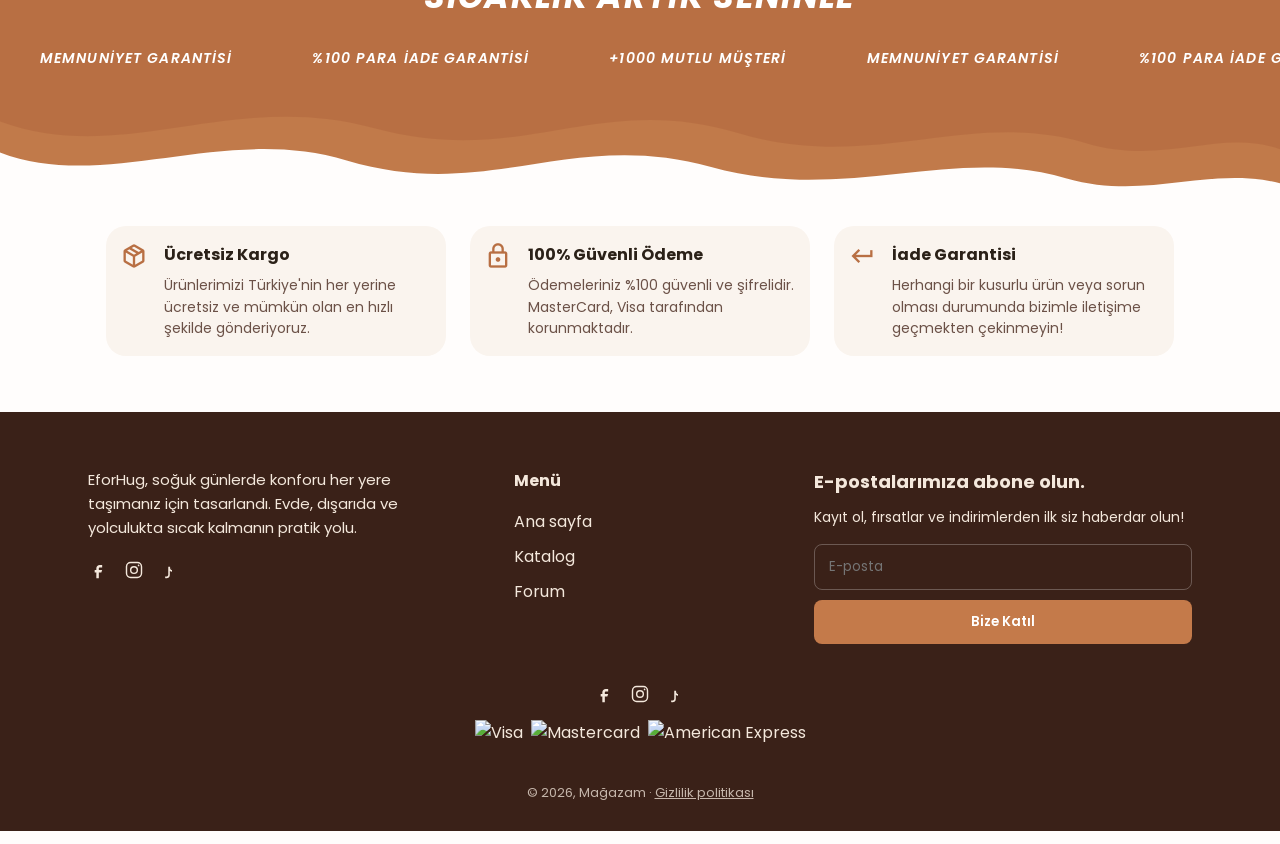
==== commit 1893c109: "Update index.html" ====
--- a/index.html
+++ b/index.html
@@ -4,8 +4,8 @@
 <meta charset="utf-8">
 <meta name="viewport" content="width=device-width, initial-scale=1">
 <title>EforHug</title>
-<link rel="stylesheet" href="/styles.css">
-<script src="/cart.js" defer></script>
+<link rel="stylesheet" href="/styles.css?v=4">
+<script src="/cart.js?v=4" defer></script>
 </head>
 <body>
 <div data-eh-header></div>
--- a/styles.css
+++ b/styles.css
@@ -103,6 +103,7 @@
 .eh-pay-row { display: flex; justify-content: center; gap: 8px; padding-bottom: 12px; }
 .eh-pay-row img { height: 30px; }
 
+body.eh-cart-open { overflow: hidden; }
 .eh-drawer-mask { position: fixed; inset: 0; background: rgba(43,33,24,0.4); z-index: 80; display: none; }
 .eh-drawer-mask.is-on { display: block; }
 .eh-drawer { position: fixed; top: 0; right: 0; height: 100%; width: min(420px, 100%); background: #fffdfc; z-index: 81; transform: translateX(100%); transition: transform 0.22s ease; display: flex; flex-direction: column; }
@@ -110,13 +111,36 @@
 .eh-drawer-head { display: flex; align-items: center; justify-content: space-between; padding: 16px 18px; border-bottom: 1px solid #ead9cc; font-weight: 700; }
 .eh-drawer-body { flex: 1; overflow: auto; padding: 12px 18px 20px; }
 .eh-drawer-empty { color: #8a7468; padding: 32px 0; text-align: center; }
-.eh-line { display: grid; grid-template-columns: 72px 1fr auto; gap: 12px; padding: 14px 0; border-bottom: 1px solid #f0e6dd; }
+.eh-cart-item { padding: 14px 0; border-bottom: 1px solid #f0e6dd; }
+.eh-line { display: grid; grid-template-columns: 72px 1fr auto; gap: 12px; align-items: start; }
 .eh-line img { width: 72px; height: 72px; object-fit: cover; border-radius: 12px; background: #f3e7dc; }
-.eh-line h4 { margin: 0 0 4px; font-size: 14px; }
-.eh-line p { margin: 0; font-size: 12px; color: #8a7468; }
+.eh-line h4 { margin: 0 0 4px; font-size: 14.5px; }
+.eh-line p { margin: 6px 0 0; font-size: 13px; color: #8a7468; }
 .eh-line-x { border: 0; background: none; color: #8a7468; cursor: pointer; font-size: 18px; }
+.eh-cart-compare { color: #b5a59c; text-decoration: line-through; font-size: 13px; margin-right: 6px; }
+.eh-cart-price { color: #c17a4a; font-weight: 700; }
+.eh-cart-banner { background: #c17a4a; color: #fff; text-align: center; padding: 10px 12px; font-size: 13.5px; margin: 0 -18px 8px; }
+.eh-cart-banner strong { font-variant-numeric: tabular-nums; }
+.eh-cart-progress { padding: 10px 0 4px; text-align: center; }
+.eh-cart-progress p { margin: 0 0 12px; font-size: 13.5px; font-weight: 600; color: #6b5147; line-height: 1.35; }
+.eh-cart-rail { position: relative; height: 8px; background: repeating-linear-gradient(135deg,#e8d5c4 0 6px,#f4ebe4 6px 12px); border-radius: 999px; margin: 18px 18px 52px; }
+.eh-cart-rail-fill { position: absolute; inset: 0; background: #c17a4a; border-radius: 999px; }
+.eh-cart-node { position: absolute; top: 50%; left: 50%; transform: translate(-50%,-50%); width: 32px; height: 32px; border-radius: 50%; background: #c17a4a; border: 2px solid #c17a4a; color: #fff; display: flex; align-items: center; justify-content: center; }
+.eh-cart-node .material-symbols-outlined { font-size: 18px; line-height: 1; }
+.eh-cart-node-label { position: absolute; top: 38px; left: 50%; transform: translateX(-50%); font-size: 11px; line-height: 1.2; color: #8a7468; white-space: nowrap; pointer-events: none; }
+.eh-cart-node.is-end { left: 100%; }
+.eh-cart-node.is-end .eh-cart-node-label { left: auto; right: 0; transform: none; text-align: right; }
+.eh-cart-gift { position: relative; display: grid; grid-template-columns: 48px minmax(0,1fr) auto; gap: 10px; align-items: start; margin: 12px 0 0 32px; }
+.eh-cart-gift::before { content: ""; position: absolute; left: -16px; top: -12px; bottom: 50%; width: 1px; background: #ead9cc; }
+.eh-cart-gift::after { content: ""; position: absolute; left: -16px; bottom: 50%; width: 16px; height: 1px; background: #ead9cc; }
+.eh-cart-gift img { width: 48px; height: 48px; object-fit: cover; border-radius: 10px; background: #fbf6f2; border: 1px solid #ead9cc; }
+.eh-cart-gift-title { font-weight: 700; font-size: 13px; line-height: 1.3; color: #3a2a22; }
+.eh-cart-gift-note { margin-top: 4px; font-size: 12px; color: #8a7468; }
+.eh-cart-gift-price { color: #c17a4a; font-weight: 700; font-size: 13px; white-space: nowrap; }
+.eh-cart-save { display: flex; justify-content: space-between; color: #c17a4a; font-weight: 600; margin-bottom: 6px; font-size: 15px; }
+.eh-cart-icons { display: flex; justify-content: center; gap: 8px; margin-top: 12px; flex-wrap: wrap; }
 .eh-drawer-foot { border-top: 1px solid #ead9cc; padding: 16px 18px calc(16px + env(safe-area-inset-bottom, 0px)); }
-.eh-drawer-total { display: flex; justify-content: space-between; font-weight: 700; margin-bottom: 12px; }
+.eh-drawer-total { display: flex; justify-content: space-between; font-weight: 700; font-size: 20px; margin: 8px 0 12px; }
 .eh-checkout-btn, .eh-continue { display: block; width: 100%; text-align: center; text-decoration: none; border-radius: 12px; padding: 14px 16px; font-weight: 700; }
 .eh-checkout-btn { background: #b86f43; color: #fff; }
 .eh-continue { margin-top: 8px; background: #f3e7dc; color: #2b2118; }
@@ -134,6 +158,19 @@
 .ck-error { background: #fdecea; color: #b3261e; padding: 12px 14px; border-radius: 10px; font-size: 14px; margin-bottom: 16px; }
 .ck-empty { text-align: center; padding: 80px 20px; }
 .ck-empty a { display: inline-block; margin-top: 16px; background: #b86f43; color: #fff; text-decoration: none; padding: 12px 20px; border-radius: 12px; font-weight: 700; }
+.ck-item { padding: 12px 0; border-bottom: 1px solid #ead9cc; }
+.ck-line { display: flex; align-items: flex-start; gap: 12px; }
+.ck-line img { width: 56px; height: 56px; object-fit: cover; border-radius: 10px; background: #f3e7dc; flex: 0 0 auto; }
+.ck-line-body { flex: 1; min-width: 0; }
+.ck-line-title { margin: 0; font-weight: 700; font-size: 14px; line-height: 1.3; }
+.ck-line-subtitle { margin: 4px 0 0; font-size: 12px; color: #8a7468; }
+.ck-line-prices { text-align: right; white-space: nowrap; }
+.ck-line-original { margin: 0; color: #b5a59c; text-decoration: line-through; font-size: 12px; }
+.ck-line-price { margin: 2px 0 0; font-weight: 700; color: #b86f43; }
+.ck-free { position: relative; display: flex; align-items: flex-start; gap: 12px; margin: 12px 0 0 32px; }
+.ck-free::before { content: ""; position: absolute; left: -16px; top: -12px; bottom: 50%; width: 1px; background: #ead9cc; }
+.ck-free::after { content: ""; position: absolute; left: -16px; bottom: 50%; width: 16px; height: 1px; background: #ead9cc; }
+.ck-free img { width: 40px; height: 40px; object-fit: cover; border-radius: 10px; background: #fbf6f2; border: 1px solid #ead9cc; flex: 0 0 auto; }
 
 .track-form { display: grid; gap: 12px; max-width: 420px; }
 .track-form input { height: 48px; border: 1px solid #ead9cc; border-radius: 10px; padding: 0 12px; }
@@ -476,6 +513,16 @@
   opacity: 0.45;
   text-decoration: line-through;
   cursor: not-allowed;
+}
+
+.eh-pack-units {
+  border: 1px solid #ead9cc;
+  border-radius: 16px;
+  padding: 2px 14px;
+  background: #fff;
+}
+.eh-pack-units .eh-color-row:last-child {
+  border-bottom: 0;
 }
 
 .eh-gift {
@@ -1493,10 +1540,13 @@
   inset: 0;
   z-index: 90;
   background: rgba(30, 24, 20, 0.55);
-  display: flex;
+  display: none;
   align-items: center;
   justify-content: center;
   padding: 16px;
+}
+.eh-rev-overlay:not([hidden]) {
+  display: flex;
 }
 .eh-rev-modal {
   position: relative;
@@ -1689,26 +1739,36 @@
 .eh-wave-cap { line-height: 0; margin-top: 40px; }
 .eh-wave-cap svg { display: block; width: 100%; height: 80px; }
 
-.ck-page { background: #fffdfc; min-height: 100vh; }
+.ck-page { background: #fff; min-height: 100vh; color: #2b2118; }
 .ck-top { display: flex; justify-content: center; padding: 18px 16px 8px; }
 .ck-top img { height: 42px; }
-.ck-wrap { display: grid; grid-template-columns: 1.15fr 0.85fr; gap: 40px; max-width: 1040px; margin: 0 auto; padding: 12px 20px 80px; }
+.ck-wrap { display: grid; grid-template-columns: minmax(0, 1fr) 380px; gap: 0; max-width: 1100px; margin: 0 auto; padding: 12px 0 80px; align-items: start; }
+.ck-form { padding: 8px 28px 40px; }
 @media (max-width: 900px) {
   .ck-wrap { grid-template-columns: 1fr; }
+  .ck-form { padding: 8px 16px 24px; }
+  .ck-summary { order: -1; }
   .eh-cat-grid { grid-template-columns: 1fr 1fr; }
 }
 @media (max-width: 640px) {
   .eh-cat-grid { grid-template-columns: 1fr; }
   .eh-cat h1 { font-size: 32px; }
 }
-.ck-summary { background: #faf4ee; border-radius: 16px; padding: 20px; height: fit-content; }
+.ck-summary { background: #f6f6f6; border-radius: 0; padding: 24px 22px 32px; min-height: 60vh; }
+.ck-summary h2 { margin: 0 0 18px; font-size: 14px; font-weight: 700; }
 .ck-error { background: #fdecea; color: #b3261e; padding: 12px 14px; border-radius: 10px; font-size: 14px; margin-bottom: 16px; }
 .ck-empty { text-align: center; padding: 80px 20px; }
 .ck-empty a { display: inline-block; margin-top: 16px; background: #b86f43; color: #fff; text-decoration: none; padding: 12px 20px; border-radius: 12px; font-weight: 700; }
-.ck-embed { border: 1px solid #ead9cc; border-radius: 12px; background: #fff; overflow: hidden; min-height: 320px; }
+.ck-embed { background: #fff; overflow: hidden; min-height: 320px; }
 #whop-embedded-checkout { margin: 0; }
 .ck-foot { text-align: center; padding: 8px 16px 40px; font-size: 13px; color: #8a7468; }
 .ck-foot a { color: inherit; }
+.ck-totals { margin-top: 16px; font-size: 14px; }
+.ck-totals-row { display: flex; justify-content: space-between; margin-top: 8px; color: #6b5147; }
+.ck-totals-row strong { color: #2b2118; }
+.ck-totals-row.is-total { margin-top: 14px; font-size: 16px; font-weight: 800; color: #2b2118; }
+.ck-totals-row .free { color: #b86f43; font-weight: 700; }
+.eh-cart-variant { margin: 6px 0 0; font-size: 13.5px; color: #6b5147; }
 
 .eh-pb { max-width: 980px; margin: 0 auto; padding: 32px 20px 100px; display: grid; grid-template-columns: 1fr 1fr; gap: 40px; }
 .eh-pb img.main { width: 100%; border-radius: 22px; background: #f3e7dc; }
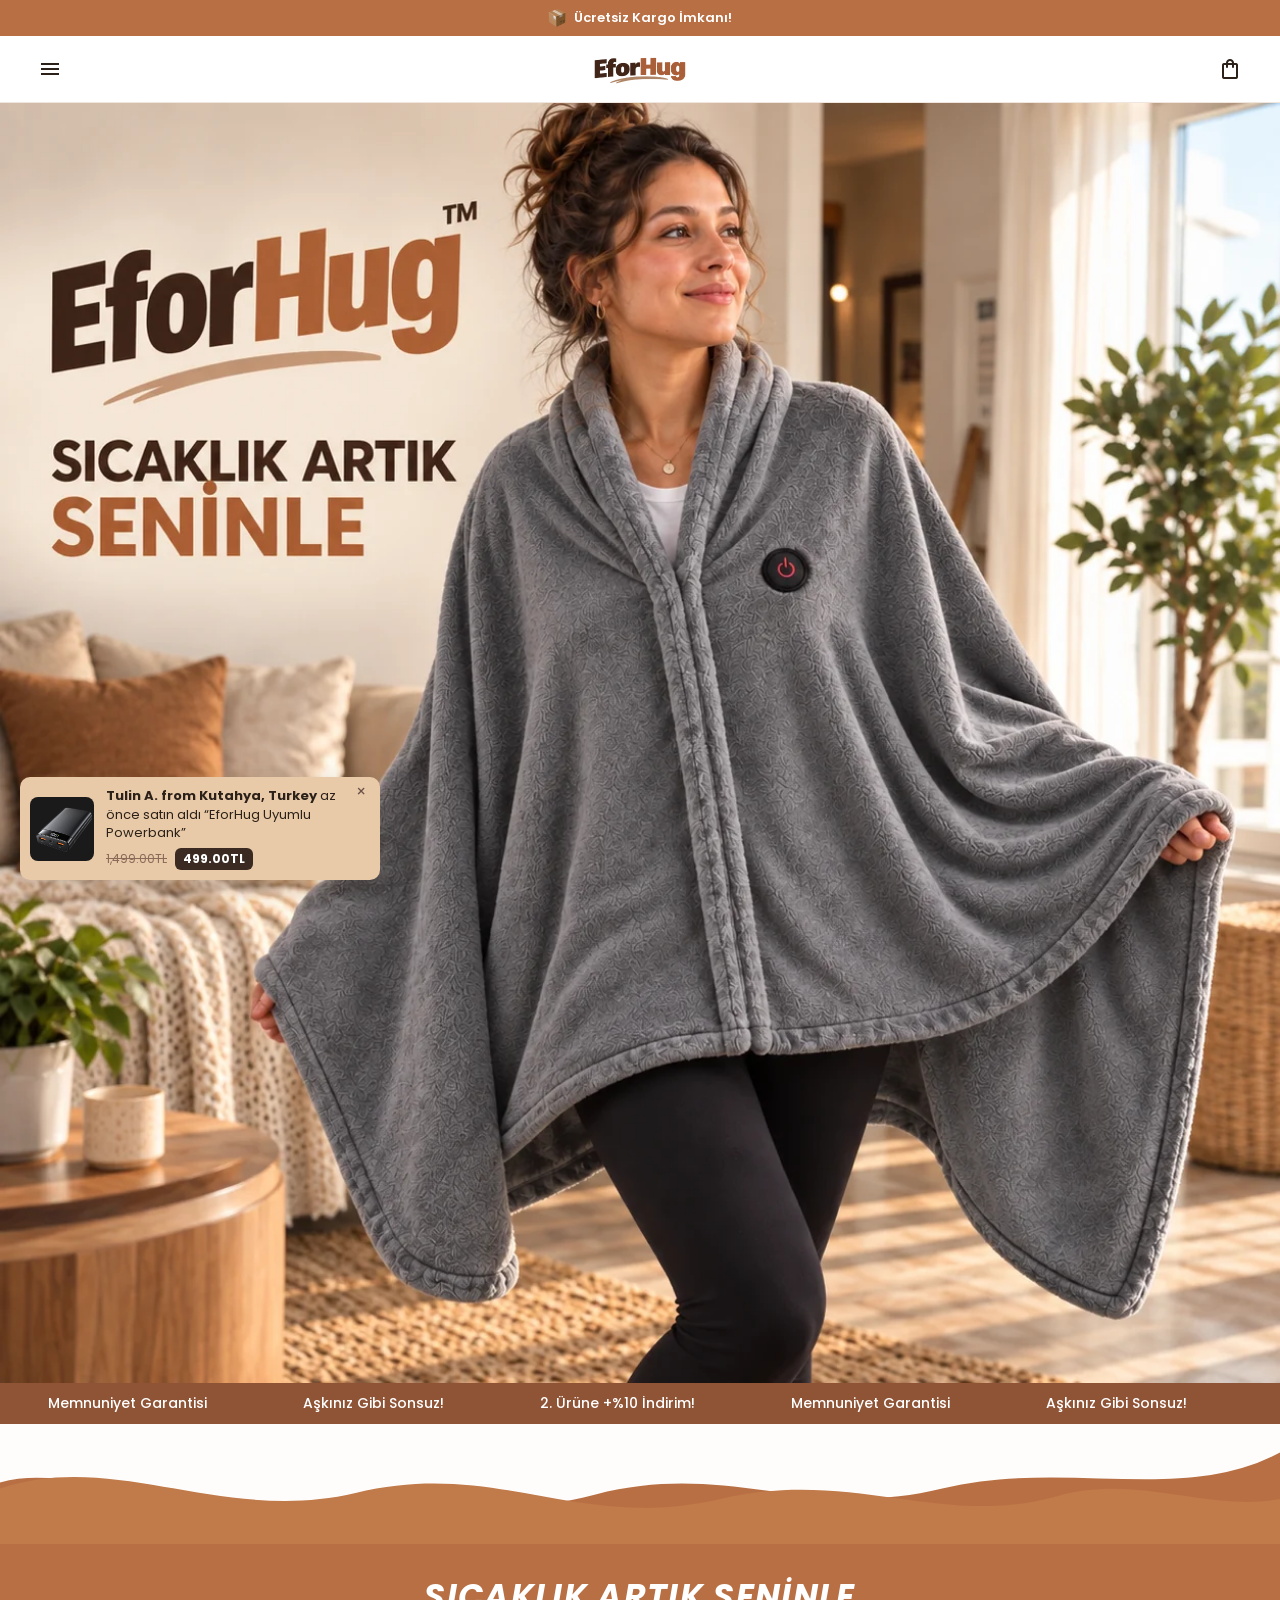
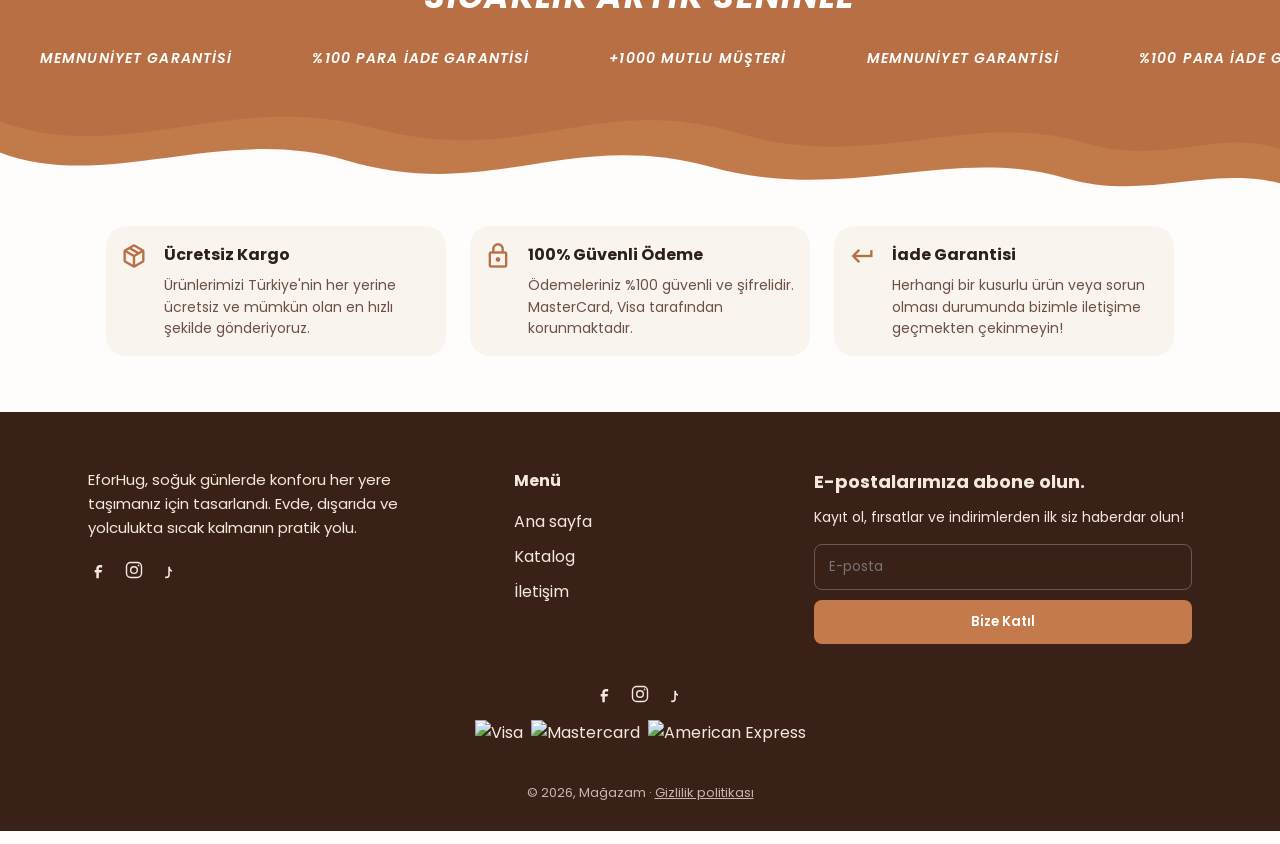
==== commit 72812fe5: "Add files via upload" ====
--- a/index.html
+++ b/index.html
@@ -4,8 +4,8 @@
 <meta charset="utf-8">
 <meta name="viewport" content="width=device-width, initial-scale=1">
 <title>EforHug</title>
-<link rel="stylesheet" href="/styles.css?v=4">
-<script src="/cart.js?v=4" defer></script>
+<link rel="stylesheet" href="/styles.css?v=5">
+<script src="/cart.js?v=5" defer></script>
 </head>
 <body>
 <div data-eh-header></div>
--- a/styles.css
+++ b/styles.css
@@ -1436,6 +1436,9 @@
   align-items: flex-end;
   justify-content: center;
 }
+.eh-color-overlay[hidden] {
+  display: none !important;
+}
 .eh-color-overlay.is-on {
   display: flex;
 }
@@ -1768,6 +1771,42 @@
 .ck-totals-row strong { color: #2b2118; }
 .ck-totals-row.is-total { margin-top: 14px; font-size: 16px; font-weight: 800; color: #2b2118; }
 .ck-totals-row .free { color: #b86f43; font-weight: 700; }
+.ck-heading { margin: 0 0 14px; font-size: 20px; font-weight: 600; color: #000; }
+.ck-section { margin-bottom: 32px; }
+.ck-contact { display: grid; grid-template-columns: minmax(0, 1fr); gap: 16px; }
+.ck-phone-head { display: flex; align-items: center; gap: 8px; margin-bottom: 8px; }
+.ck-phone-head .ck-heading { margin: 0; }
+.ck-info { position: relative; display: inline-flex; align-items: center; justify-content: center; width: 18px; height: 18px; padding: 0; border: 1px solid #b0b0b0; border-radius: 50%; background: #fff; color: #545454; font-size: 11px; font-weight: 600; cursor: help; }
+.ck-info-tip { display: none; position: absolute; left: 50%; top: calc(100% + 6px); transform: translateX(-50%); width: 230px; padding: 8px 10px; border-radius: 8px; background: #111; color: #fff; font-size: 12px; font-weight: 400; line-height: 1.35; z-index: 3; }
+.ck-info:hover .ck-info-tip, .ck-info:focus .ck-info-tip, .ck-info[aria-expanded="true"] .ck-info-tip { display: block; }
+.ck-own-address { display: flex; flex-direction: column; gap: 12px; }
+.ck-tr-place { display: grid; grid-template-columns: 1fr 1fr; gap: 12px; }
+.ck-place-field { display: flex; flex-direction: column; min-width: 0; }
+.ck-field-label { display: block; margin-bottom: 4px; font-size: 12px; color: #707070; }
+.ck-input { display: block; width: 100%; height: 47px; box-sizing: border-box; padding: 0 12px; border: 1px solid #dedede; border-radius: 8px; background: #fff; font-family: inherit; font-size: 14px; color: #111; }
+.ck-input:focus { outline: 2px solid #b86f43; outline-offset: -1px; }
+.ck-email-slot { min-height: 49px; }
+.ck-payment-slot { min-height: 120px; }
+.ck-ship { margin-top: 16px; }
+.ck-ship h3 { margin: 0 0 10px; font-size: 16px; font-weight: 600; color: #000; }
+.ck-ship-opt { display: flex; align-items: center; justify-content: space-between; gap: 12px; width: 100%; box-sizing: border-box; margin: 0 0 8px; padding: 12px 14px; border: 1px solid #dedede; border-radius: 10px; background: #fff; font-size: 14px; }
+.ck-ship-opt.is-on { border-color: #b86f43; background: #fff8f3; box-shadow: inset 0 0 0 1px #b86f43; }
+.ck-ship-name { font-weight: 600; }
+.ck-ship-price { font-weight: 700; white-space: nowrap; }
+.ck-secure { margin: 0 0 14px; font-size: 14px; color: #707070; }
+.ck-panel { padding: 16px; background: #f5f5f5; border-radius: 12px; }
+.ck-panel-state { margin: 0; font-size: 14px; color: #545454; }
+.ck-panel-error { margin: 0; font-size: 14px; color: #b3261e; }
+.ck-billing-toggle { display: flex; align-items: center; gap: 8px; margin-top: 14px; font-size: 14px; color: #111; }
+.ck-billing-toggle input { width: 16px; height: 16px; accent-color: #b86f43; }
+.ck-billing-fields { margin-top: 14px; }
+.ck-submit { width: 100%; height: 50px; margin-top: 14px; border: 0; border-radius: 12px; background: #b86f43; color: #fff; font-family: inherit; font-size: 16px; font-weight: 600; cursor: pointer; }
+.ck-submit:disabled { opacity: 0.5; cursor: not-allowed; }
+.ck-branding { margin-top: 14px; min-height: 20px; }
+.ck-phone { margin-top: 14px; }
+.ck-phone-hint { margin: 0 0 10px; font-size: 14px; color: #545454; }
+.ck-link-button { margin-top: 10px; padding: 0; border: 0; background: none; font-family: inherit; font-size: 14px; color: #b86f43; text-decoration: underline; cursor: pointer; }
+.ck-missing-hint { margin: 6px 0 0; font-size: 12px; color: #b3261e; }
 .eh-cart-variant { margin: 6px 0 0; font-size: 13.5px; color: #6b5147; }
 
 .eh-pb { max-width: 980px; margin: 0 auto; padding: 32px 20px 100px; display: grid; grid-template-columns: 1fr 1fr; gap: 40px; }
